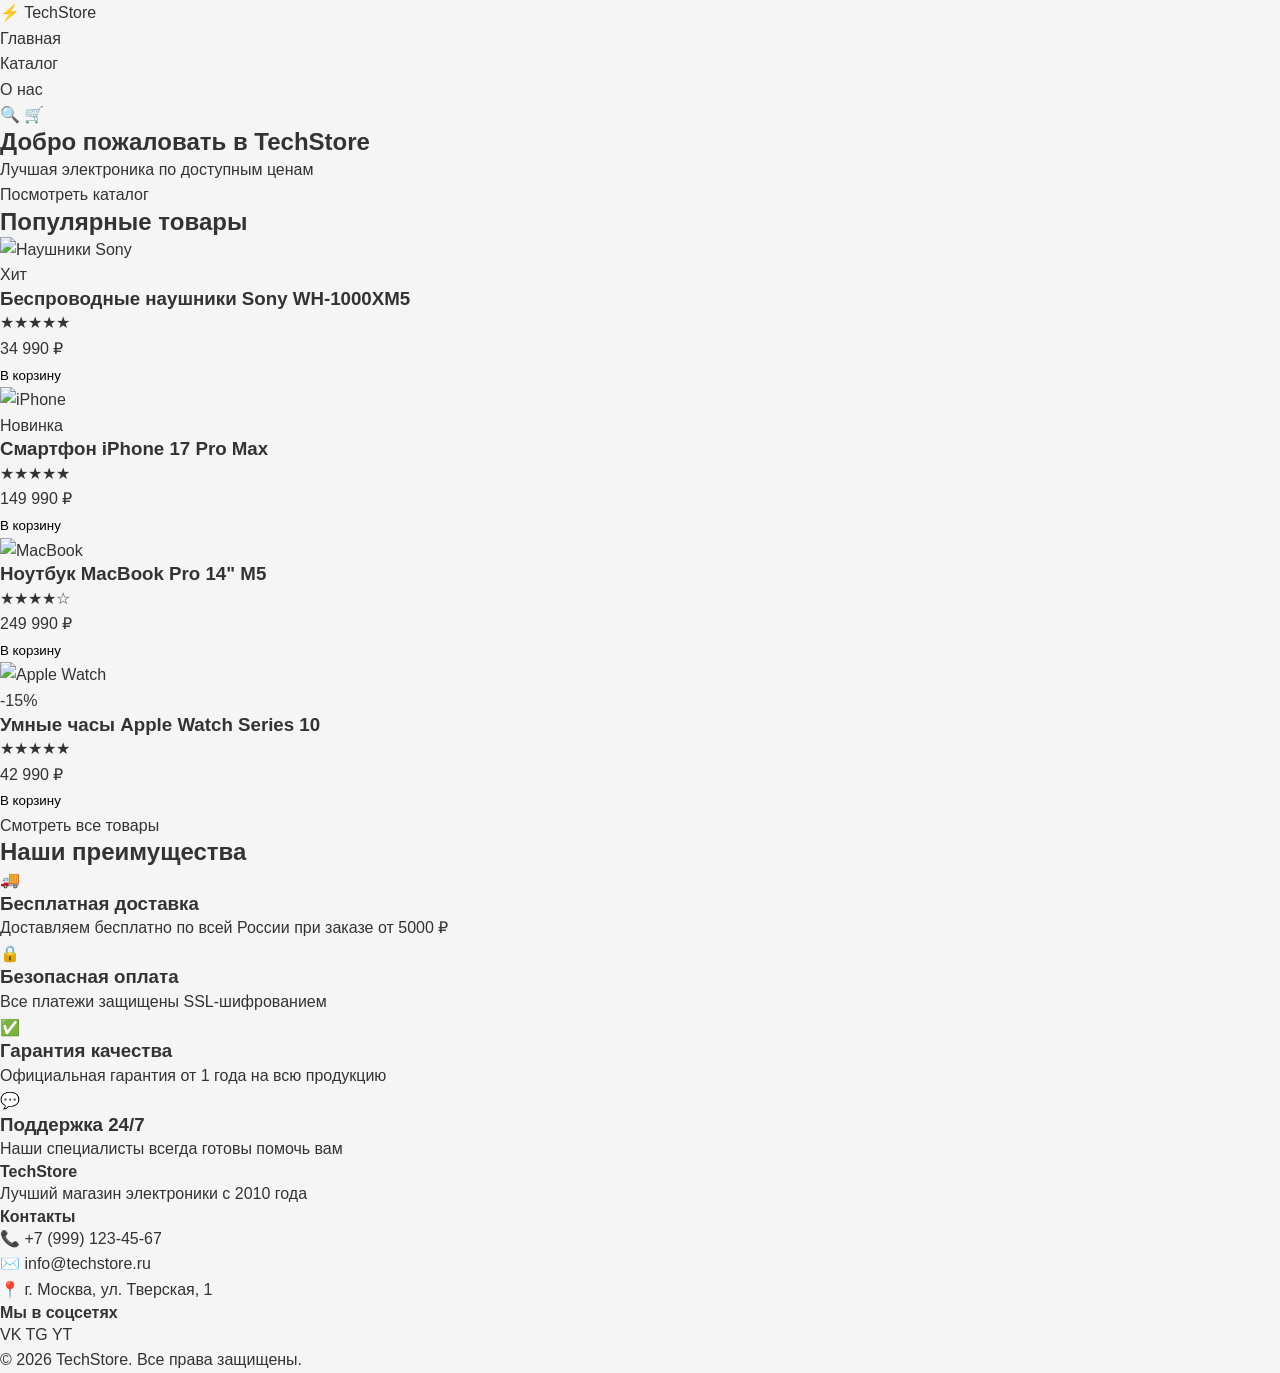
==== index.html @ 565093fe "Created basic HTML structure for index.html" ====
<!DOCTYPE html>
<html lang="ru">
<head>
    <meta charset="UTF-8">
    <meta name="viewport" content="width=device-width, initial-scale=1.0">
    <title>TechStore — Интернет-магазин электроники</title>
    <link rel="stylesheet" href="css/reset.css">
    <link rel="stylesheet" href="css/style.css">
</head>
<body>
    <header class="header">
        <div class="container">
            <div class="header__inner">
                <a href="index.html" class="logo">
                    <span class="logo__icon">⚡</span>
                    <span class="logo__text">TechStore</span>
                </a>
                <nav class="nav">
                    <ul class="nav__list">
                        <li class="nav__item"><a href="index.html" class="nav__link nav__link--active">Главная</a></li>
                        <li class="nav__item"><a href="catalog.html" class="nav__link">Каталог</a></li>
                        <li class="nav__item"><a href="about.html" class="nav__link">О нас</a></li>
                    </ul>
                </nav>
                <div class="header__icons">
                    <a href="#" class="icon-btn" title="Поиск">🔍</a>
                    <a href="#" class="icon-btn" title="Корзина">🛒</a>
                </div>
            </div>
        </div>
    </header>
    <section class="hero">
        <div class="container">
            <div class="hero__content">
                <h1 class="hero__title">Добро пожаловать в TechStore</h1>
                <p class="hero__subtitle">Лучшая электроника по доступным ценам</p>
                <a href="catalog.html" class="btn btn--primary">Посмотреть каталог</a>
            </div>
        </div>
    </section>
    <section class="popular">
        <div class="container">
            <h2 class="section-title">Популярные товары</h2>
            <div class="products-grid">
                <!-- Карточка 1 -->
                <article class="product-card">
                    <div class="product-card__image">
                        <img src="https://rebro-store.ru/catalog/acsess/naushniki/besprovodnye-naushniki-sony-wh-1000xm5/" alt="Наушники Sony">
                        <span class="product-card__badge">Хит</span>
                    </div>
                    <div class="product-card__body">
                        <h3 class="product-card__title">Беспроводные наушники Sony WH-1000XM5</h3>
                        <div class="product-card__rating">★★★★★</div>
                        <div class="product-card__price">34 990 ₽</div>
                        <button class="btn btn--primary btn--full">В корзину</button>
                    </div>
                </article>
                <article class="product-card">
                    <div class="product-card__image">
                        <img src="https://www.google.com/imgres?q=iphone%2017%20pro%20max&imgurl=https%3A%2F%2Fcdsassets.apple.com%2Flive%2F7WUAS350%2Fimages%2Ftech-specs%2Fiphone-17-pro-17-pro-max-hero.png&imgrefurl=https%3A%2F%2Fjinglestore.ru%2F%25D0%25B0%25D0%25B9%25D1%2584%25D0%25BE%25D0%25BD-17-%25D0%25BF%25D1%2580%25D0%25BE-%25D0%25BC%25D0%25B0%25D0%25BA%25D1%2581&docid=LgGpJN2vxgWdjM&tbnid=6sTlaAoIcTJ1lM&vet=12ahUKEwiWlKavhoiXAxVFFhAIHcNUJNIQnPAOegQIOBAA..i&w=1000&h=1000&hcb=2&ved=2ahUKEwiWlKavhoiXAxVFFhAIHcNUJNIQnPAOegQIOBAA" alt="iPhone">
                        <span class="product-card__badge product-card__badge--new">Новинка</span>
                    </div>
                    <div class="product-card__body">
                        <h3 class="product-card__title">Смартфон iPhone 17 Pro Max</h3>
                        <div class="product-card__rating">★★★★★</div>
                        <div class="product-card__price">149 990 ₽</div>
                        <button class="btn btn--primary btn--full">В корзину</button>
                    </div>
                </article>
                <article class="product-card">
                    <div class="product-card__image">
                        <img src="https://www.google.com/imgres?q=macbook%20pro%20m4%2015&imgurl=https%3A%2F%2Fmy-apple-store.ru%2Fwa-data%2Fpublic%2Fshop%2Fproducts%2F28%2F12%2F21228%2Fimages%2F53735%2F53735.500%402x.jpg&imgrefurl=https%3A%2F%2Fmy-apple-store.ru%2Fmacbook%2Fmacbook-air-15-m4-2025%2Fm4-15-16gb-1tb-10gpu-silver%2F&docid=fUWPo0aGwEZ1JM&tbnid=GH2WUEG7X-iRfM&vet=12ahUKEwjN_tbBhoiXAxV4TVUIHQ98KYIQnPAOegQIfhAA..i&w=1000&h=1000&hcb=2&ved=2ahUKEwjN_tbBhoiXAxV4TVUIHQ98KYIQnPAOegQIfhAA" alt="MacBook">
                    </div>
                    <div class="product-card__body">
                        <h3 class="product-card__title">Ноутбук MacBook Pro 14" M5</h3>
                        <div class="product-card__rating">★★★★☆</div>
                        <div class="product-card__price">249 990 ₽</div>
                        <button class="btn btn--primary btn--full">В корзину</button>
                    </div>
                </article>
                <article class="product-card">
                    <div class="product-card__image">
                        <img src="https://www.google.com/imgres?q=apple%20watch%20series%2010&imgurl=https%3A%2F%2Fcdsassets.apple.com%2Fcontent%2Fservices%2Fpub%2Fimage%3Fproductid%3DPL213%26size%3D240x240&imgrefurl=https%3A%2F%2Fsupport.apple.com%2Fru-ru%2Fdocs%2Fwatch%2Fpl213&docid=nREyUNXZzVq2wM&tbnid=jG9WiIfB39qD_M&vet=12ahUKEwjwya_MhoiXAxVQGBAIHeAvEkAQnPAOegQIOhAA..i&w=240&h=240&hcb=2&ved=2ahUKEwjwya_MhoiXAxVQGBAIHeAvEkAQnPAOegQIOhAA" alt="Apple Watch">
                        <span class="product-card__badge">-15%</span>
                    </div>
                    <div class="product-card__body">
                        <h3 class="product-card__title">Умные часы Apple Watch Series 10</h3>
                        <div class="product-card__rating">★★★★★</div>
                        <div class="product-card__price">42 990 ₽</div>
                        <button class="btn btn--primary btn--full">В корзину</button>
                    </div>
                </article>
            </div>
            <div class="section-action">
                <a href="catalog.html" class="btn btn--outline">Смотреть все товары</a>
            </div>
        </div>
    </section>

    <section class="features">
        <div class="container">
            <h2 class="section-title">Наши преимущества</h2>
            <div class="features-grid">
                <div class="feature-card">
                    <div class="feature-card__icon">🚚</div>
                    <h3 class="feature-card__title">Бесплатная доставка</h3>
                    <p class="feature-card__text">Доставляем бесплатно по всей России при заказе от 5000 ₽</p>
                </div>
                <div class="feature-card">
                    <div class="feature-card__icon">🔒</div>
                    <h3 class="feature-card__title">Безопасная оплата</h3>
                    <p class="feature-card__text">Все платежи защищены SSL-шифрованием</p>
                </div>
                <div class="feature-card">
                    <div class="feature-card__icon">✅</div>
                    <h3 class="feature-card__title">Гарантия качества</h3>
                    <p class="feature-card__text">Официальная гарантия от 1 года на всю продукцию</p>
                </div>
                <div class="feature-card">
                    <div class="feature-card__icon">💬</div>
                    <h3 class="feature-card__title">Поддержка 24/7</h3>
                    <p class="feature-card__text">Наши специалисты всегда готовы помочь вам</p>
                </div>
            </div>
        </div>
    </section>
    <footer class="footer">
        <div class="container">
            <div class="footer__inner">
                <div class="footer__column">
                    <h4 class="footer__title">TechStore</h4>
                    <p class="footer__text">Лучший магазин электроники с 2010 года</p>
                </div>
                <div class="footer__column">
                    <h4 class="footer__title">Контакты</h4>
                    <ul class="footer__list">
                        <li>📞 +7 (999) 123-45-67</li>
                        <li>✉️ info@techstore.ru</li>
                        <li>📍 г. Москва, ул. Тверская, 1</li>
                    </ul>
                </div>
                <div class="footer__column">
                    <h4 class="footer__title">Мы в соцсетях</h4>
                    <div class="social-links">
                        <a href="#" class="social-link">VK</a>
                        <a href="#" class="social-link">TG</a>
                        <a href="#" class="social-link">YT</a>
                    </div>
                </div>
            </div>
            <div class="footer__bottom">
                <p>&copy; 2026 TechStore. Все права защищены.</p>
            </div>
        </div>
    </footer>
</body>
</html>
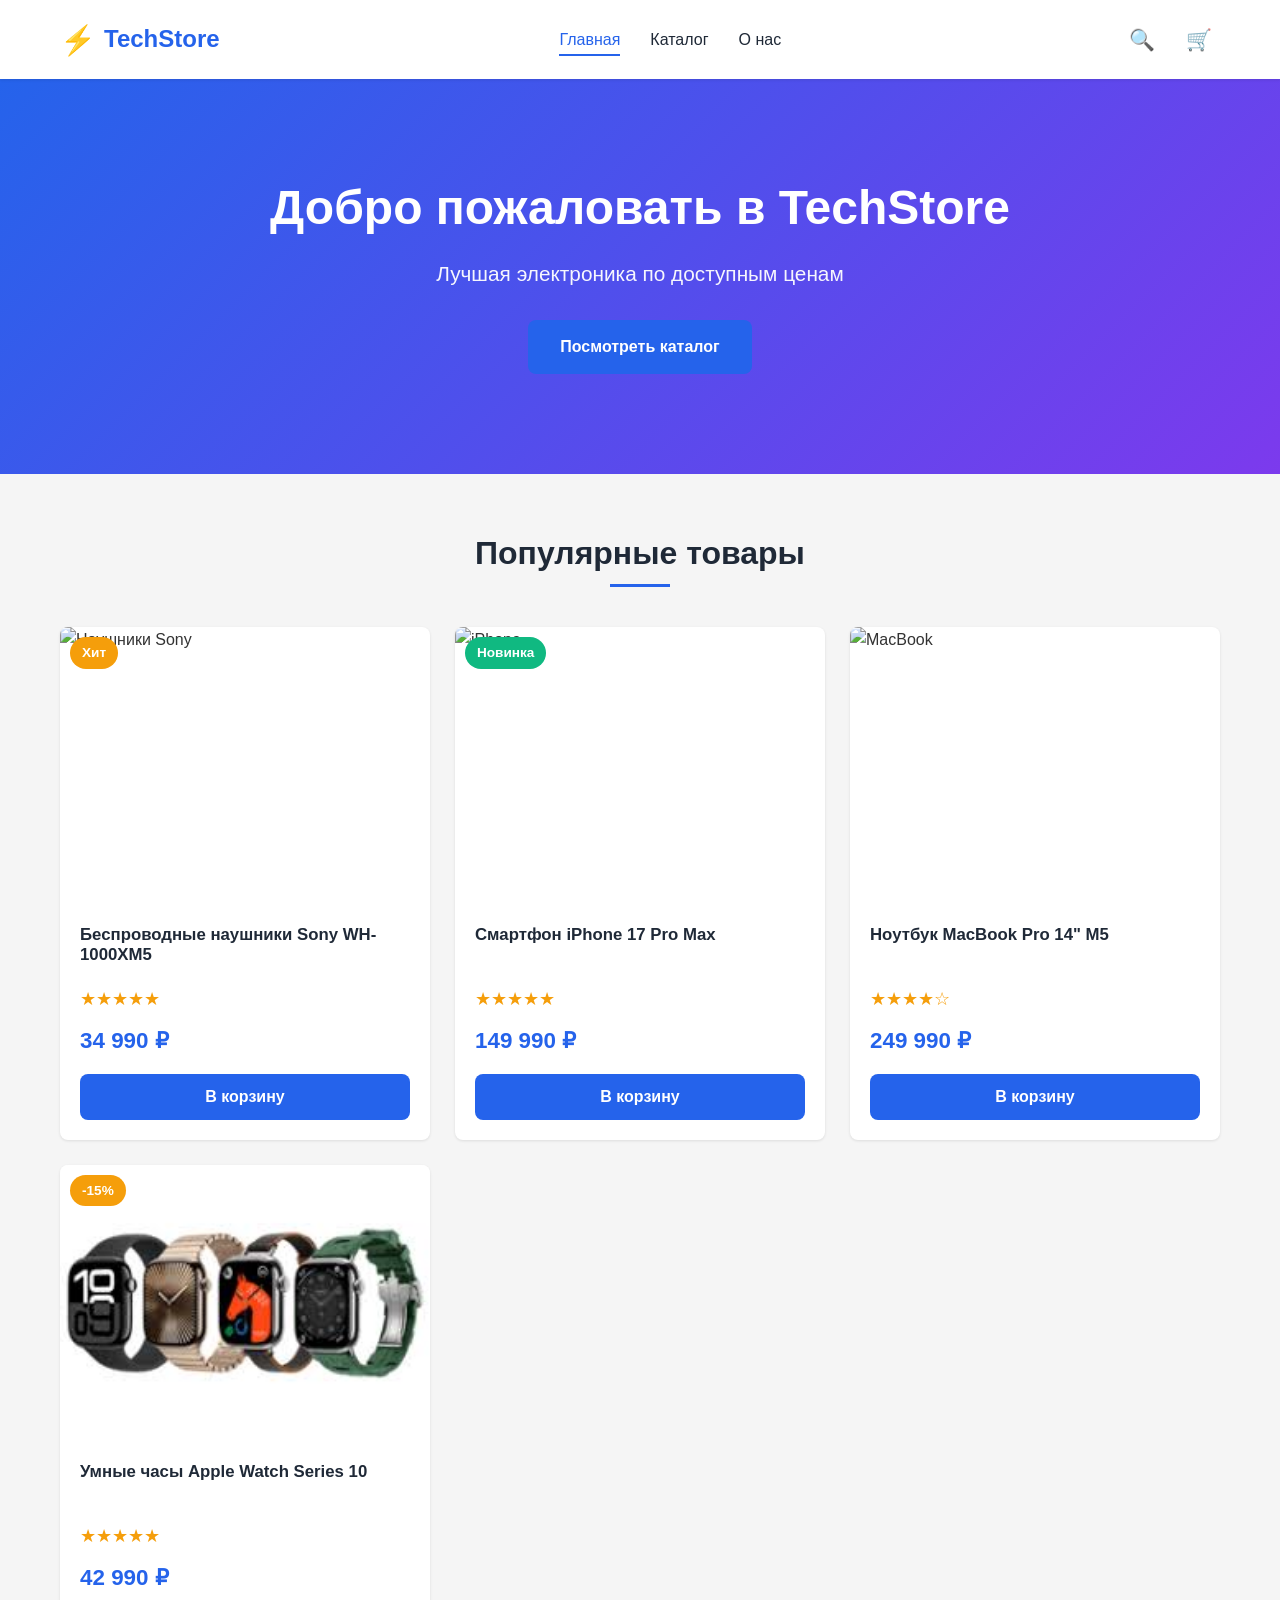
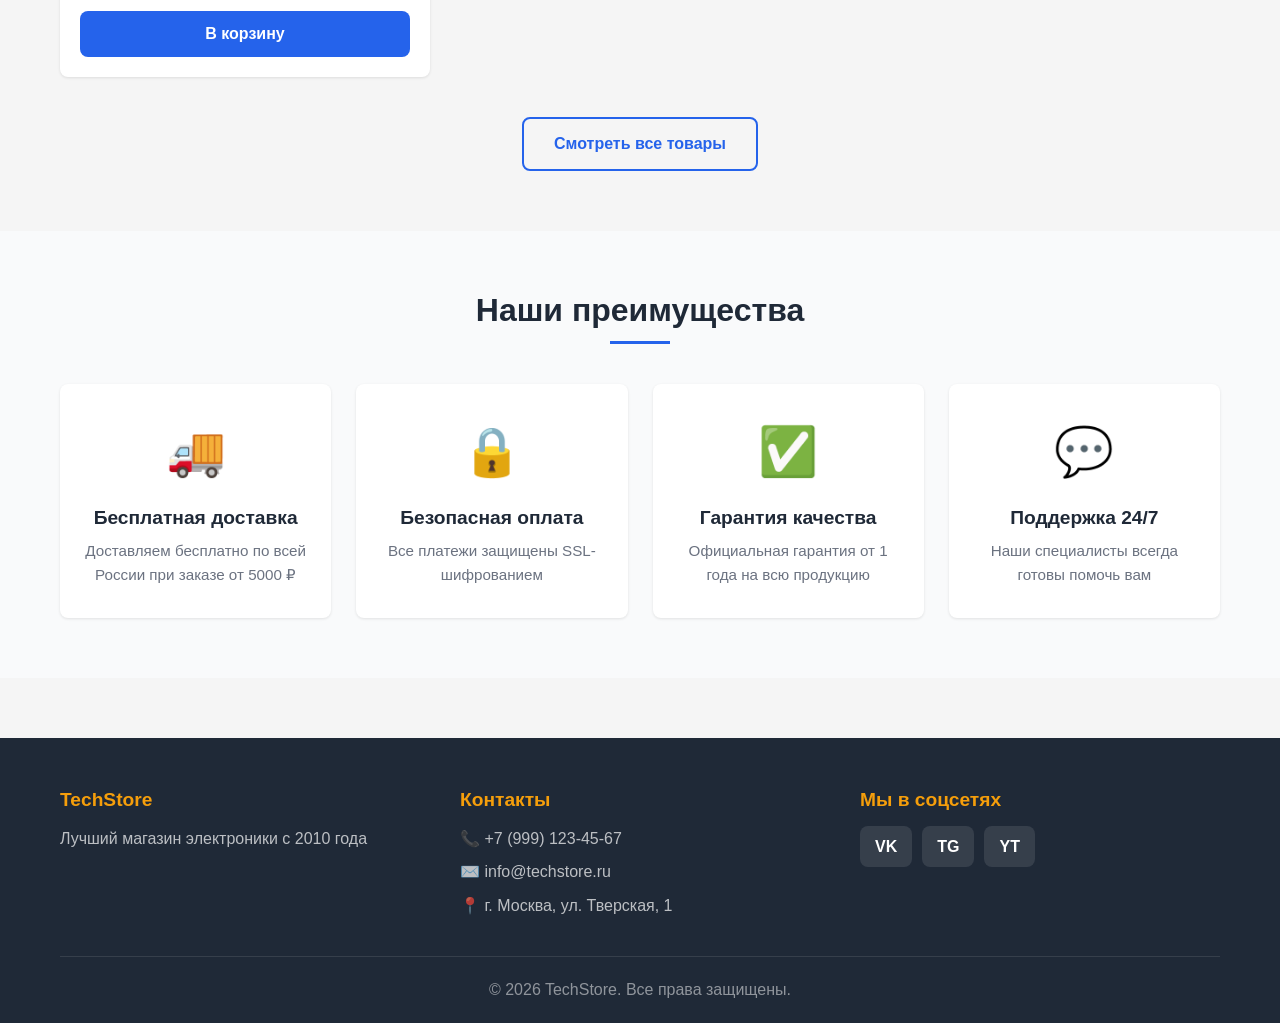
==== commit da7699c8: "Added CSS: hero section and banner on index page" ====
--- a/index.html
+++ b/index.html
@@ -45,7 +45,7 @@
                 <!-- Карточка 1 -->
                 <article class="product-card">
                     <div class="product-card__image">
-                        <img src="https://rebro-store.ru/catalog/acsess/naushniki/besprovodnye-naushniki-sony-wh-1000xm5/" alt="Наушники Sony">
+                        <img src="https://encrypted-tbn0.gstatic.com/images?q=tbn:ANd9GcSmRsKZhTjZ3TAT4aF2-mI3gYs2V0yq-PT62EJRRToT9A&s=10" alt="Наушники Sony">
                         <span class="product-card__badge">Хит</span>
                     </div>
                     <div class="product-card__body">
@@ -57,7 +57,7 @@
                 </article>
                 <article class="product-card">
                     <div class="product-card__image">
-                        <img src="https://www.google.com/imgres?q=iphone%2017%20pro%20max&imgurl=https%3A%2F%2Fcdsassets.apple.com%2Flive%2F7WUAS350%2Fimages%2Ftech-specs%2Fiphone-17-pro-17-pro-max-hero.png&imgrefurl=https%3A%2F%2Fjinglestore.ru%2F%25D0%25B0%25D0%25B9%25D1%2584%25D0%25BE%25D0%25BD-17-%25D0%25BF%25D1%2580%25D0%25BE-%25D0%25BC%25D0%25B0%25D0%25BA%25D1%2581&docid=LgGpJN2vxgWdjM&tbnid=6sTlaAoIcTJ1lM&vet=12ahUKEwiWlKavhoiXAxVFFhAIHcNUJNIQnPAOegQIOBAA..i&w=1000&h=1000&hcb=2&ved=2ahUKEwiWlKavhoiXAxVFFhAIHcNUJNIQnPAOegQIOBAA" alt="iPhone">
+                        <img src="https://encrypted-tbn0.gstatic.com/images?q=tbn:ANd9GcQyfxyfmGJrcjOT2PnFhLMg1m049G7l3Cdx2KA1QBSzEg&s=10" alt="iPhone">
                         <span class="product-card__badge product-card__badge--new">Новинка</span>
                     </div>
                     <div class="product-card__body">
@@ -69,7 +69,7 @@
                 </article>
                 <article class="product-card">
                     <div class="product-card__image">
-                        <img src="https://www.google.com/imgres?q=macbook%20pro%20m4%2015&imgurl=https%3A%2F%2Fmy-apple-store.ru%2Fwa-data%2Fpublic%2Fshop%2Fproducts%2F28%2F12%2F21228%2Fimages%2F53735%2F53735.500%402x.jpg&imgrefurl=https%3A%2F%2Fmy-apple-store.ru%2Fmacbook%2Fmacbook-air-15-m4-2025%2Fm4-15-16gb-1tb-10gpu-silver%2F&docid=fUWPo0aGwEZ1JM&tbnid=GH2WUEG7X-iRfM&vet=12ahUKEwjN_tbBhoiXAxV4TVUIHQ98KYIQnPAOegQIfhAA..i&w=1000&h=1000&hcb=2&ved=2ahUKEwjN_tbBhoiXAxV4TVUIHQ98KYIQnPAOegQIfhAA" alt="MacBook">
+                        <img src="https://encrypted-tbn0.gstatic.com/images?q=tbn:ANd9GcSKBcK6Wsgdu0a9T-OPhfWsxBP0ehGEoWCI_9_-inEtRA&s=10" alt="MacBook">
                     </div>
                     <div class="product-card__body">
                         <h3 class="product-card__title">Ноутбук MacBook Pro 14" M5</h3>
@@ -80,7 +80,7 @@
                 </article>
                 <article class="product-card">
                     <div class="product-card__image">
-                        <img src="https://www.google.com/imgres?q=apple%20watch%20series%2010&imgurl=https%3A%2F%2Fcdsassets.apple.com%2Fcontent%2Fservices%2Fpub%2Fimage%3Fproductid%3DPL213%26size%3D240x240&imgrefurl=https%3A%2F%2Fsupport.apple.com%2Fru-ru%2Fdocs%2Fwatch%2Fpl213&docid=nREyUNXZzVq2wM&tbnid=jG9WiIfB39qD_M&vet=12ahUKEwjwya_MhoiXAxVQGBAIHeAvEkAQnPAOegQIOhAA..i&w=240&h=240&hcb=2&ved=2ahUKEwjwya_MhoiXAxVQGBAIHeAvEkAQnPAOegQIOhAA" alt="Apple Watch">
+                        <img src="[data-uri]" alt="Apple Watch">
                         <span class="product-card__badge">-15%</span>
                     </div>
                     <div class="product-card__body">
--- a/css/style.css
+++ b/css/style.css
@@ -0,0 +1,700 @@
+:root {
+    --primary-color: #2563eb;
+    --primary-hover: #1d4ed8;
+    --secondary-color: #f59e0b;
+    --text-dark: #1f2937;
+    --text-light: #6b7280;
+    --bg-light: #f9fafb;
+    --bg-white: #ffffff;
+    --border-color: #e5e7eb;
+    --shadow-sm: 0 1px 3px rgba(0, 0, 0, 0.1);
+    --shadow-md: 0 4px 6px rgba(0, 0, 0, 0.1);
+    --shadow-lg: 0 10px 25px rgba(0, 0, 0, 0.15);
+    --radius: 8px;
+    --transition: all 0.3s ease;
+}
+
+
+.container {
+    max-width: 1200px;
+    margin: 0 auto;
+    padding: 0 20px;
+}
+
+
+.header {
+    background: var(--bg-white);
+    box-shadow: var(--shadow-sm);
+    position: sticky;
+    top: 0;
+    z-index: 100;
+}
+
+.header__inner {
+    display: flex;
+    justify-content: space-between;
+    align-items: center;
+    padding: 15px 0;
+    gap: 20px;
+}
+
+.logo {
+    display: flex;
+    align-items: center;
+    gap: 8px;
+    font-size: 1.5rem;
+    font-weight: 700;
+    color: var(--primary-color);
+    transition: var(--transition);
+}
+
+.logo:hover {
+    transform: scale(1.05);
+}
+
+.logo__icon {
+    font-size: 1.8rem;
+}
+
+
+.nav__list {
+    display: flex;
+    gap: 30px;
+}
+
+.nav__link {
+    color: var(--text-dark);
+    font-weight: 500;
+    padding: 8px 0;
+    position: relative;
+    transition: var(--transition);
+}
+
+.nav__link::after {
+    content: '';
+    position: absolute;
+    bottom: 0;
+    left: 0;
+    width: 0;
+    height: 2px;
+    background: var(--primary-color);
+    transition: var(--transition);
+}
+
+.nav__link:hover {
+    color: var(--primary-color);
+}
+
+.nav__link:hover::after,
+.nav__link--active::after {
+    width: 100%;
+}
+
+.nav__link--active {
+    color: var(--primary-color);
+}
+
+.header__icons {
+    display: flex;
+    gap: 15px;
+}
+
+.icon-btn {
+    font-size: 1.3rem;
+    padding: 8px;
+    border-radius: 50%;
+    transition: var(--transition);
+}
+
+.icon-btn:hover {
+    background: var(--bg-light);
+    transform: scale(1.1);
+}
+
+
+.hero {
+    background: linear-gradient(135deg, #2563eb 0%, #7c3aed 100%);
+    color: white;
+    padding: 100px 0;
+    text-align: center;
+}
+
+.hero__title {
+    font-size: 3rem;
+    margin-bottom: 20px;
+    font-weight: 700;
+}
+
+.hero__subtitle {
+    font-size: 1.3rem;
+    margin-bottom: 30px;
+    opacity: 0.95;
+}
+
+
+.btn {
+    display: inline-block;
+    padding: 12px 30px;
+    border-radius: var(--radius);
+    font-weight: 600;
+    font-size: 1rem;
+    cursor: pointer;
+    transition: var(--transition);
+    border: 2px solid transparent;
+    text-align: center;
+}
+
+.btn--primary {
+    background: var(--primary-color);
+    color: white;
+}
+
+.btn--primary:hover {
+    background: var(--primary-hover);
+    transform: translateY(-2px);
+    box-shadow: var(--shadow-md);
+}
+
+.btn--outline {
+    background: transparent;
+    color: var(--primary-color);
+    border-color: var(--primary-color);
+}
+
+.btn--outline:hover {
+    background: var(--primary-color);
+    color: white;
+    transform: translateY(-2px);
+}
+
+.btn--full {
+    width: 100%;
+}
+
+
+.section-title {
+    text-align: center;
+    font-size: 2rem;
+    margin-bottom: 40px;
+    color: var(--text-dark);
+    position: relative;
+    padding-bottom: 15px;
+}
+
+.section-title::after {
+    content: '';
+    position: absolute;
+    bottom: 0;
+    left: 50%;
+    transform: translateX(-50%);
+    width: 60px;
+    height: 3px;
+    background: var(--primary-color);
+}
+
+.section-title--left {
+    text-align: left;
+}
+
+.section-title--left::after {
+    left: 0;
+    transform: none;
+}
+
+.section-action {
+    text-align: center;
+    margin-top: 40px;
+}
+
+
+.popular,
+.catalog {
+    padding: 60px 0;
+}
+
+.products-grid {
+    display: grid;
+    grid-template-columns: repeat(3, 1fr);
+    gap: 25px;
+}
+
+.products-grid--full {
+    grid-template-columns: repeat(3, 1fr);
+}
+
+
+.product-card {
+    background: var(--bg-white);
+    border-radius: var(--radius);
+    overflow: hidden;
+    box-shadow: var(--shadow-sm);
+    transition: var(--transition);
+    display: flex;
+    flex-direction: column;
+}
+
+.product-card:hover {
+    transform: translateY(-8px);
+    box-shadow: var(--shadow-lg);
+}
+
+.product-card__image {
+    position: relative;
+    overflow: hidden;
+    aspect-ratio: 4 / 3;
+}
+
+.product-card__image img {
+    width: 100%;
+    height: 100%;
+    object-fit: cover;
+    transition: var(--transition);
+}
+
+.product-card:hover .product-card__image img {
+    transform: scale(1.08);
+}
+
+.product-card__badge {
+    position: absolute;
+    top: 10px;
+    left: 10px;
+    background: var(--secondary-color);
+    color: white;
+    padding: 5px 12px;
+    border-radius: 20px;
+    font-size: 0.85rem;
+    font-weight: 600;
+}
+
+.product-card__badge--new {
+    background: #10b981;
+}
+
+.product-card__body {
+    padding: 20px;
+    display: flex;
+    flex-direction: column;
+    flex-grow: 1;
+}
+
+.product-card__title {
+    font-size: 1.05rem;
+    margin-bottom: 10px;
+    color: var(--text-dark);
+    min-height: 50px;
+}
+
+.product-card__rating {
+    color: var(--secondary-color);
+    margin-bottom: 10px;
+    font-size: 1.1rem;
+}
+
+.product-card__price {
+    font-size: 1.4rem;
+    font-weight: 700;
+    color: var(--primary-color);
+    margin-bottom: 15px;
+}
+
+/* ===== ПРЕИМУЩЕСТВА ===== */
+.features {
+    padding: 60px 0;
+    background: var(--bg-light);
+}
+
+.features-grid {
+    display: grid;
+    grid-template-columns: repeat(4, 1fr);
+    gap: 25px;
+}
+
+.feature-card {
+    background: var(--bg-white);
+    padding: 30px 20px;
+    border-radius: var(--radius);
+    text-align: center;
+    box-shadow: var(--shadow-sm);
+    transition: var(--transition);
+}
+
+.feature-card:hover {
+    transform: translateY(-5px);
+    box-shadow: var(--shadow-md);
+}
+
+.feature-card__icon {
+    font-size: 3rem;
+    margin-bottom: 15px;
+}
+
+.feature-card__title {
+    font-size: 1.2rem;
+    margin-bottom: 10px;
+    color: var(--text-dark);
+}
+
+.feature-card__text {
+    color: var(--text-light);
+    font-size: 0.95rem;
+}
+
+
+.page-header {
+    background: linear-gradient(135deg, #2563eb 0%, #7c3aed 100%);
+    color: white;
+    padding: 60px 0;
+    text-align: center;
+}
+
+.page-header__title {
+    font-size: 2.5rem;
+    margin-bottom: 10px;
+}
+
+.page-header__subtitle {
+    font-size: 1.2rem;
+    opacity: 0.9;
+}
+
+
+.about-section,
+.team-section,
+.why-us-section {
+    padding: 60px 0;
+}
+
+.team-section {
+    background: var(--bg-light);
+}
+
+.about-grid {
+    display: grid;
+    grid-template-columns: 1fr 1fr;
+    gap: 40px;
+    margin-bottom: 40px;
+}
+
+.about-text p {
+    margin-bottom: 15px;
+    color: var(--text-light);
+    line-height: 1.7;
+}
+
+.about-stats {
+    display: grid;
+    grid-template-columns: 1fr 1fr;
+    gap: 20px;
+}
+
+.stat-card {
+    background: var(--bg-white);
+    padding: 25px;
+    border-radius: var(--radius);
+    text-align: center;
+    box-shadow: var(--shadow-sm);
+    transition: var(--transition);
+}
+
+.stat-card:hover {
+    transform: translateY(-5px);
+    box-shadow: var(--shadow-md);
+}
+
+.stat-card__number {
+    font-size: 2.5rem;
+    font-weight: 700;
+    color: var(--primary-color);
+    margin-bottom: 5px;
+}
+
+.stat-card__label {
+    color: var(--text-light);
+    font-size: 0.95rem;
+}
+
+.mission-block {
+    background: linear-gradient(135deg, #2563eb 0%, #7c3aed 100%);
+    color: white;
+    padding: 40px;
+    border-radius: var(--radius);
+    text-align: center;
+}
+
+.mission-block h3 {
+    font-size: 1.8rem;
+    margin-bottom: 15px;
+}
+
+.mission-block p {
+    font-size: 1.1rem;
+    opacity: 0.95;
+    max-width: 700px;
+    margin: 0 auto;
+}
+
+.team-grid {
+    display: grid;
+    grid-template-columns: repeat(3, 1fr);
+    gap: 30px;
+}
+
+.team-card {
+    background: var(--bg-white);
+    border-radius: var(--radius);
+    overflow: hidden;
+    text-align: center;
+    box-shadow: var(--shadow-sm);
+    transition: var(--transition);
+}
+
+.team-card:hover {
+    transform: translateY(-5px);
+    box-shadow: var(--shadow-md);
+}
+
+.team-card__image {
+    overflow: hidden;
+}
+
+.team-card__image img {
+    width: 100%;
+    aspect-ratio: 1;
+    object-fit: cover;
+    transition: var(--transition);
+}
+
+.team-card:hover .team-card__image img {
+    transform: scale(1.05);
+}
+
+.team-card__name {
+    font-size: 1.3rem;
+    margin: 20px 0 5px;
+    color: var(--text-dark);
+}
+
+.team-card__position {
+    color: var(--primary-color);
+    font-weight: 600;
+    margin-bottom: 10px;
+}
+
+.team-card__bio {
+    padding: 0 20px 20px;
+    color: var(--text-light);
+    font-size: 0.95rem;
+}
+
+.why-us-grid {
+    display: grid;
+    grid-template-columns: repeat(4, 1fr);
+    gap: 25px;
+}
+
+.why-us-card {
+    background: var(--bg-white);
+    padding: 30px 20px;
+    border-radius: var(--radius);
+    text-align: center;
+    box-shadow: var(--shadow-sm);
+    transition: var(--transition);
+    border-top: 3px solid var(--primary-color);
+}
+
+.why-us-card:hover {
+    transform: translateY(-5px);
+    box-shadow: var(--shadow-md);
+}
+
+.why-us-card__icon {
+    font-size: 2.5rem;
+    margin-bottom: 15px;
+}
+
+.why-us-card h3 {
+    font-size: 1.15rem;
+    margin-bottom: 10px;
+    color: var(--text-dark);
+}
+
+.why-us-card p {
+    color: var(--text-light);
+    font-size: 0.95rem;
+}
+
+
+.footer {
+    background: var(--text-dark);
+    color: white;
+    padding: 50px 0 20px;
+    margin-top: 60px;
+}
+
+.footer__inner {
+    display: flex;
+    justify-content: space-between;
+    gap: 40px;
+    margin-bottom: 30px;
+}
+
+.footer__column {
+    flex: 1;
+}
+
+.footer__title {
+    font-size: 1.2rem;
+    margin-bottom: 15px;
+    color: var(--secondary-color);
+}
+
+.footer__text {
+    color: rgba(255, 255, 255, 0.7);
+    line-height: 1.6;
+}
+
+.footer__list li {
+    color: rgba(255, 255, 255, 0.7);
+    margin-bottom: 8px;
+}
+
+.social-links {
+    display: flex;
+    gap: 10px;
+}
+
+.social-link {
+    display: inline-block;
+    padding: 8px 15px;
+    background: rgba(255, 255, 255, 0.1);
+    border-radius: var(--radius);
+    color: white;
+    font-weight: 600;
+    transition: var(--transition);
+}
+
+.social-link:hover {
+    background: var(--primary-color);
+    transform: translateY(-3px);
+}
+
+.footer__bottom {
+    border-top: 1px solid rgba(255, 255, 255, 0.1);
+    padding-top: 20px;
+    text-align: center;
+    color: rgba(255, 255, 255, 0.5);
+}
+
+
+@media (max-width: 1199px) {
+    .hero__title {
+        font-size: 2.5rem;
+    }
+
+    .products-grid,
+    .products-grid--full {
+        grid-template-columns: repeat(2, 1fr);
+    }
+
+    .features-grid {
+        grid-template-columns: repeat(2, 1fr);
+    }
+
+    .why-us-grid {
+        grid-template-columns: repeat(2, 1fr);
+    }
+
+    .team-grid {
+        grid-template-columns: repeat(2, 1fr);
+    }
+}
+
+
+@media (max-width: 767px) {
+    .header__inner {
+        flex-wrap: wrap;
+    }
+
+    .nav__list {
+        gap: 15px;
+    }
+
+    .hero {
+        padding: 60px 0;
+    }
+
+    .hero__title {
+        font-size: 2rem;
+    }
+
+    .hero__subtitle {
+        font-size: 1.1rem;
+    }
+
+    .section-title {
+        font-size: 1.7rem;
+    }
+
+    .about-grid {
+        grid-template-columns: 1fr;
+    }
+
+    .footer__inner {
+        flex-direction: column;
+        gap: 25px;
+    }
+}
+
+
+@media (max-width: 575px) {
+    .header__inner {
+        flex-direction: column;
+        gap: 15px;
+    }
+
+    .nav__list {
+        flex-wrap: wrap;
+        justify-content: center;
+        gap: 10px;
+    }
+
+    .hero__title {
+        font-size: 1.6rem;
+    }
+
+    .hero__subtitle {
+        font-size: 1rem;
+    }
+
+    .products-grid,
+    .products-grid--full {
+        grid-template-columns: 1fr;
+    }
+
+    .features-grid,
+    .why-us-grid,
+    .team-grid {
+        grid-template-columns: 1fr;
+    }
+
+    .about-stats {
+        grid-template-columns: 1fr;
+    }
+
+    .page-header__title {
+        font-size: 1.8rem;
+    }
+
+    .section-title {
+        font-size: 1.5rem;
+    }
+
+    .mission-block {
+        padding: 25px 20px;
+    }
+
+    .mission-block h3 {
+        font-size: 1.4rem;
+    }
+}
